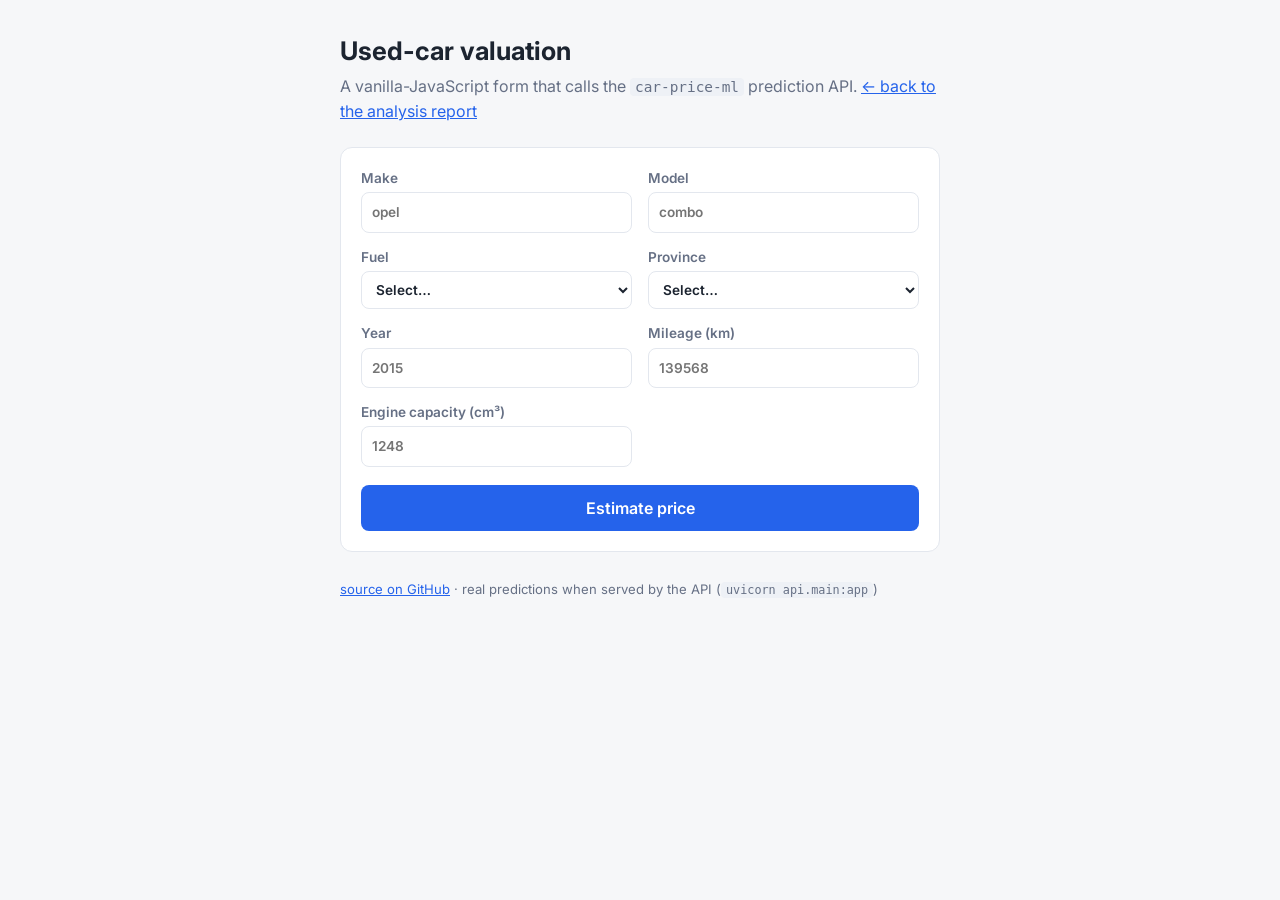
==== docs/app/index.html @ cd2e2d01 "style(report,app): use Inter web font across the report and valuation app Load Inter via Google Font" ====
<!doctype html>
<html lang="en">
<head>
<meta charset="utf-8">
<meta name="viewport" content="width=device-width, initial-scale=1">
<title>car-price-ml — valuation form</title>
<link rel="preconnect" href="https://fonts.googleapis.com">
<link rel="preconnect" href="https://fonts.gstatic.com" crossorigin>
<link href="https://fonts.googleapis.com/css2?family=Inter:wght@400;500;600;700&display=swap" rel="stylesheet">
<link rel="stylesheet" href="styles.css">
</head>
<body>
<main class="wrap">
  <h1>Used-car valuation</h1>
  <p class="sub">
    A vanilla-JavaScript form that calls the <code>car-price-ml</code> prediction API.
    <a href="../index.html">&larr; back to the analysis report</a>
  </p>

  <form id="valuation" novalidate>
    <div class="grid">
      <label>Make
        <input id="mark" type="text" required placeholder="opel" autocomplete="off">
      </label>
      <label>Model
        <input id="model" type="text" required placeholder="combo" autocomplete="off">
      </label>
      <label>Fuel
        <select id="fuel" required></select>
      </label>
      <label>Province
        <select id="province" required></select>
      </label>
      <label>Year
        <input id="year" type="number" inputmode="numeric" required placeholder="2015">
      </label>
      <label>Mileage (km)
        <input id="mileage" type="number" inputmode="numeric" required placeholder="139568">
      </label>
      <label>Engine capacity (cm&sup3;)
        <input id="vol_engine" type="number" inputmode="numeric" required placeholder="1248">
      </label>
    </div>
    <button type="submit" id="submit">Estimate price</button>
  </form>

  <section id="result" class="result" aria-live="polite" hidden></section>

  <footer>
    <a href="https://github.com/P0w3r223/car-price-ml">source on GitHub</a> &middot;
    real predictions when served by the API (<code>uvicorn api.main:app</code>)
  </footer>
</main>
<script src="app.js"></script>
</body>
</html>
---- docs/app/styles.css ----
:root {
  --bg: #f6f7f9;
  --panel: #ffffff;
  --ink: #1c2430;
  --muted: #667085;
  --line: #e3e7ee;
  --accent: #2563eb;
  --ok-bg: #e7f6ec;
  --ok-ink: #1a7f46;
  --warn-bg: #fdf3e0;
  --warn-ink: #a05a12;
  --err-bg: #fdecec;
  --err-ink: #b42318;
}

* { box-sizing: border-box; }

body {
  margin: 0;
  background: var(--bg);
  color: var(--ink);
  font: 16px/1.5 'Inter', system-ui, -apple-system, 'Segoe UI', Roboto, sans-serif;
  -webkit-font-smoothing: antialiased;
  text-rendering: optimizeLegibility;
}

.wrap {
  max-width: 640px;
  margin: 0 auto;
  padding: 32px 20px 48px;
}

h1 { margin: 0 0 4px; font-size: 1.6rem; }
.sub { margin: 0 0 24px; color: var(--muted); }
.sub a { color: var(--accent); }
code { background: #eef1f6; padding: 1px 5px; border-radius: 4px; font-size: 0.9em; }

form {
  background: var(--panel);
  border: 1px solid var(--line);
  border-radius: 12px;
  padding: 20px;
}

.grid {
  display: grid;
  grid-template-columns: repeat(2, 1fr);
  gap: 14px 16px;
}

label {
  display: flex;
  flex-direction: column;
  gap: 4px;
  font-size: 0.85rem;
  font-weight: 600;
  color: var(--muted);
}

input, select {
  font: inherit;
  padding: 9px 10px;
  border: 1px solid var(--line);
  border-radius: 8px;
  background: #fff;
  color: var(--ink);
}

input:focus, select:focus {
  outline: none;
  border-color: var(--accent);
  box-shadow: 0 0 0 3px rgba(37, 99, 235, 0.15);
}

button {
  margin-top: 18px;
  width: 100%;
  padding: 11px 16px;
  font: inherit;
  font-weight: 600;
  color: #fff;
  background: var(--accent);
  border: none;
  border-radius: 8px;
  cursor: pointer;
}

button:hover { background: #1d4fd7; }
button:disabled { opacity: 0.6; cursor: progress; }

.result {
  margin-top: 20px;
  background: var(--panel);
  border: 1px solid var(--line);
  border-radius: 12px;
  padding: 20px;
}

.price { font-size: 2rem; font-weight: 700; margin: 4px 0; }

.badge {
  display: inline-block;
  padding: 2px 10px;
  border-radius: 999px;
  font-size: 0.78rem;
  font-weight: 600;
}
.badge.model { background: var(--ok-bg); color: var(--ok-ink); }
.badge.offline { background: var(--warn-bg); color: var(--warn-ink); }

.reason { color: var(--muted); font-size: 0.88rem; margin: 8px 0 0; }

.errors {
  background: var(--err-bg);
  color: var(--err-ink);
  border-radius: 8px;
  padding: 12px 14px;
  margin: 0;
}
.errors ul { margin: 6px 0 0; padding-left: 18px; }

@media (max-width: 520px) {
  .grid { grid-template-columns: 1fr; }
}

footer {
  margin-top: 28px;
  color: var(--muted);
  font-size: 0.82rem;
}
footer a { color: var(--accent); }
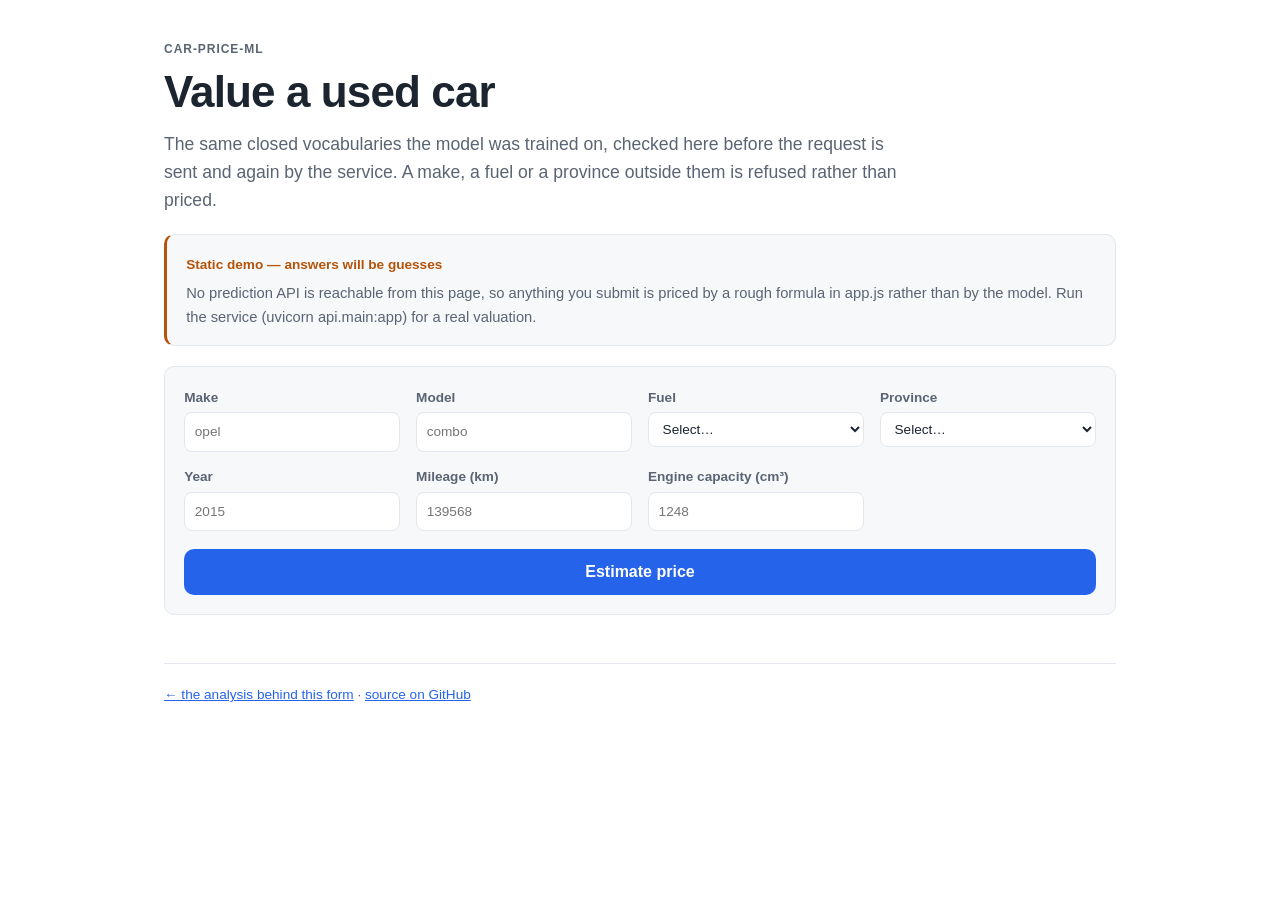
==== commit 51ac959d: "feat(site)!: give the form the report's design and the config's bounds The valuation form was the ha" ====
--- a/docs/app/index.html
+++ b/docs/app/index.html
@@ -4,26 +4,40 @@
 <meta charset="utf-8">
 <meta name="viewport" content="width=device-width, initial-scale=1">
 <title>car-price-ml — valuation form</title>
-<link rel="preconnect" href="https://fonts.googleapis.com">
-<link rel="preconnect" href="https://fonts.gstatic.com" crossorigin>
-<link href="https://fonts.googleapis.com/css2?family=Inter:wght@400;500;600;700&display=swap" rel="stylesheet">
+<!-- Generated from src/car_price_ml/site/assets/{tokens,base,form}.css by
+     `python -m car_price_ml.site.build`. The first two parts are the report page's as well,
+     so both halves of this site share one palette and one dark mode. -->
 <link rel="stylesheet" href="styles.css">
 </head>
 <body>
-<main class="wrap">
-  <h1>Used-car valuation</h1>
-  <p class="sub">
-    A vanilla-JavaScript form that calls the <code>car-price-ml</code> prediction API.
-    <a href="../index.html">&larr; back to the analysis report</a>
+<main>
+  <p class="eyebrow">car-price-ml</p>
+  <h1>Value a used car</h1>
+  <p class="lead">
+    The same closed vocabularies the model was trained on, checked here before the request is
+    sent and again by the service. A make, a fuel or a province outside them is refused rather
+    than priced.
   </p>
 
+  <!-- Replaced on load with what is actually answering this form. Until then the submit
+       button stays disabled: the bounds are fetched, and a form that validated against
+       nothing would accept input the model cannot price. -->
+  <div id="status" class="card status" aria-live="polite">
+    <span class="status-label">Checking…</span>
+    <p>Loading the vocabularies and bounds this form validates against.</p>
+  </div>
+
   <form id="valuation" novalidate>
-    <div class="grid">
+    <div class="fields">
       <label>Make
-        <input id="mark" type="text" required placeholder="opel" autocomplete="off">
+        <input id="mark" type="text" required placeholder="opel" autocomplete="off"
+               list="mark-options">
+        <datalist id="mark-options"></datalist>
       </label>
       <label>Model
-        <input id="model" type="text" required placeholder="combo" autocomplete="off">
+        <input id="model" type="text" required placeholder="combo" autocomplete="off"
+               list="model-options">
+        <datalist id="model-options"></datalist>
       </label>
       <label>Fuel
         <select id="fuel" required></select>
@@ -41,14 +55,14 @@
         <input id="vol_engine" type="number" inputmode="numeric" required placeholder="1248">
       </label>
     </div>
-    <button type="submit" id="submit">Estimate price</button>
+    <button type="submit" id="submit" disabled>Estimate price</button>
   </form>
 
-  <section id="result" class="result" aria-live="polite" hidden></section>
+  <section id="result" aria-live="polite" hidden></section>
 
   <footer>
-    <a href="https://github.com/P0w3r223/car-price-ml">source on GitHub</a> &middot;
-    real predictions when served by the API (<code>uvicorn api.main:app</code>)
+    <a href="../index.html">← the analysis behind this form</a> ·
+    <a href="https://github.com/P0w3r223/car-price-ml">source on GitHub</a>
   </footer>
 </main>
 <script src="app.js"></script>
--- a/docs/app/styles.css
+++ b/docs/app/styles.css
@@ -1,57 +1,161 @@
+/* The palette, and nothing else. Both colour schemes are first-class: dark mode swaps the
+   variables rather than restating the design, and the charts inherit them too — which is the
+   main reason they are SVG and not the embedded PNGs this page used to carry.
+
+   Kept in its own file because two pages are built from it: the report and the valuation
+   form. They used to be two stylesheets with two palettes, so following the report's own
+   "Try the valuation form" link landed the reader on a visually different site with no dark
+   mode at all.
+
+   The token names are shared with the other projects in this portfolio on purpose — one
+   visual system, not five. */
 :root {
-  --bg: #f6f7f9;
-  --panel: #ffffff;
-  --ink: #1c2430;
-  --muted: #667085;
-  --line: #e3e7ee;
+  color-scheme: light dark;
+  --bg: #ffffff;
+  --surface: #f6f8fa;
+  --border: #e3e7ee;
+  --text: #1c2430;
+  --muted: #5b6472;
   --accent: #2563eb;
-  --ok-bg: #e7f6ec;
-  --ok-ink: #1a7f46;
-  --warn-bg: #fdf3e0;
-  --warn-ink: #a05a12;
-  --err-bg: #fdecec;
-  --err-ink: #b42318;
-}
+  --accent-soft: #93c5fd;
+  --positive: #059669;
+  --warn: #b45309;
+  /* Distinct from --warn on purpose: the form has two different bad states, and colouring
+     them alike would say a refused input and a heuristic answer are the same kind of event.
+     One is the user's to fix, the other is the deployment's. */
+  --danger: #b42318;
+  --radius: 10px;
+}
+
+@media (prefers-color-scheme: dark) {
+  :root {
+    --bg: #0f1319;
+    --surface: #161c25;
+    --border: #263041;
+    --text: #e6eaf2;
+    --muted: #98a3b6;
+    --accent: #6ea8fe;
+    --accent-soft: #2c4a7c;
+    --positive: #34d399;
+    --warn: #fbbf24;
+    --danger: #f87171;
+  }
+}
+/* Everything both published pages share: page frame, typography, cards, footer. The report
+   adds charts and tables on top of this; the form adds inputs. Neither restates it. */
 
 * { box-sizing: border-box; }
 
 body {
-  margin: 0;
+  font-family: -apple-system, BlinkMacSystemFont, "Segoe UI", Roboto, "Helvetica Neue",
+    Arial, sans-serif;
+  -webkit-font-smoothing: antialiased;
+  max-width: 62rem;
+  margin: 0 auto;
+  padding: 2.5rem 1.25rem 4rem;
   background: var(--bg);
-  color: var(--ink);
-  font: 16px/1.5 'Inter', system-ui, -apple-system, 'Segoe UI', Roboto, sans-serif;
-  -webkit-font-smoothing: antialiased;
-  text-rendering: optimizeLegibility;
-}
-
-.wrap {
-  max-width: 640px;
-  margin: 0 auto;
-  padding: 32px 20px 48px;
-}
-
-h1 { margin: 0 0 4px; font-size: 1.6rem; }
-.sub { margin: 0 0 24px; color: var(--muted); }
-.sub a { color: var(--accent); }
-code { background: #eef1f6; padding: 1px 5px; border-radius: 4px; font-size: 0.9em; }
+  color: var(--text);
+  line-height: 1.6;
+}
+
+a { color: var(--accent); }
+a:focus-visible, summary:focus-visible {
+  outline: 2px solid var(--accent);
+  outline-offset: 3px;
+  border-radius: 3px;
+}
+
+.eyebrow {
+  text-transform: uppercase;
+  letter-spacing: 0.08em;
+  font-size: 0.75rem;
+  font-weight: 600;
+  color: var(--muted);
+  margin: 0 0 0.5rem;
+}
+
+h1 {
+  font-size: clamp(1.75rem, 1.2rem + 2.2vw, 2.75rem);
+  line-height: 1.15;
+  letter-spacing: -0.02em;
+  margin: 0 0 0.75rem;
+}
+
+h2 {
+  font-size: 1.3rem;
+  letter-spacing: -0.01em;
+  margin: 2.75rem 0 0.35rem;
+  padding-top: 1.5rem;
+  border-top: 1px solid var(--border);
+}
+
+h2:first-of-type { border-top: none; padding-top: 0; }
+h3 { font-size: 1rem; margin: 1.5rem 0 0.25rem; }
+p { margin: 0.5rem 0; }
+.lead { font-size: 1.1rem; color: var(--muted); max-width: 46rem; }
+.note { color: var(--muted); font-size: 0.9rem; }
+
+.card {
+  background: var(--surface);
+  border: 1px solid var(--border);
+  border-radius: var(--radius);
+  padding: 1rem 1.2rem;
+  margin: 1.25rem 0;
+}
+
+.card.caution { border-left: 3px solid var(--warn); }
+
+.actions { display: flex; flex-wrap: wrap; gap: 0.6rem; margin: 1.5rem 0; }
+.actions a {
+  border: 1px solid var(--border);
+  border-radius: var(--radius);
+  padding: 0.5rem 0.9rem;
+  text-decoration: none;
+  background: var(--surface);
+  font-size: 0.9rem;
+  font-weight: 600;
+}
+
+code { font-size: 0.9em; }
+
+footer {
+  margin-top: 3rem;
+  padding-top: 1.25rem;
+  border-top: 1px solid var(--border);
+  color: var(--muted);
+  font-size: 0.85rem;
+}
+
+@media print {
+  body { max-width: none; }
+  details { display: none; }
+}
+/* What only the valuation form needs: the inputs, the banner that says what is answering
+   them, and two visually different kinds of answer. Loaded after tokens.css and base.css.
+
+   The two answers are the reason this file has as many rules as it does. A model prediction
+   and an offline heuristic used to differ by a badge colour and nothing else — same card,
+   same weight, same big number — so the fallback read as a valuation. They now differ in
+   border, in the weight of the figure and in whether the figure is approximate at all. */
 
 form {
-  background: var(--panel);
-  border: 1px solid var(--line);
-  border-radius: 12px;
-  padding: 20px;
-}
-
-.grid {
+  background: var(--surface);
+  border: 1px solid var(--border);
+  border-radius: var(--radius);
+  padding: 1.2rem;
+  margin: 1.25rem 0;
+}
+
+.fields {
   display: grid;
-  grid-template-columns: repeat(2, 1fr);
-  gap: 14px 16px;
+  grid-template-columns: repeat(auto-fit, minmax(13rem, 1fr));
+  gap: 0.85rem 1rem;
 }
 
 label {
   display: flex;
   flex-direction: column;
-  gap: 4px;
+  gap: 0.25rem;
   font-size: 0.85rem;
   font-weight: 600;
   color: var(--muted);
@@ -59,73 +163,74 @@
 
 input, select {
   font: inherit;
-  padding: 9px 10px;
-  border: 1px solid var(--line);
+  font-weight: 400;
+  color: var(--text);
+  background: var(--bg);
+  border: 1px solid var(--border);
   border-radius: 8px;
-  background: #fff;
-  color: var(--ink);
-}
-
-input:focus, select:focus {
-  outline: none;
+  padding: 0.5rem 0.6rem;
+}
+
+input:focus-visible, select:focus-visible {
+  outline: 2px solid var(--accent);
+  outline-offset: 1px;
   border-color: var(--accent);
-  box-shadow: 0 0 0 3px rgba(37, 99, 235, 0.15);
-}
+}
+
+input:disabled, select:disabled, button:disabled { opacity: 0.55; }
 
 button {
-  margin-top: 18px;
+  margin-top: 1.1rem;
   width: 100%;
-  padding: 11px 16px;
+  padding: 0.65rem 1rem;
   font: inherit;
   font-weight: 600;
-  color: #fff;
+  color: #ffffff;
   background: var(--accent);
   border: none;
-  border-radius: 8px;
+  border-radius: var(--radius);
   cursor: pointer;
 }
 
-button:hover { background: #1d4fd7; }
-button:disabled { opacity: 0.6; cursor: progress; }
-
-.result {
-  margin-top: 20px;
-  background: var(--panel);
-  border: 1px solid var(--line);
-  border-radius: 12px;
-  padding: 20px;
-}
-
-.price { font-size: 2rem; font-weight: 700; margin: 4px 0; }
-
-.badge {
-  display: inline-block;
-  padding: 2px 10px;
-  border-radius: 999px;
-  font-size: 0.78rem;
-  font-weight: 600;
-}
-.badge.model { background: var(--ok-bg); color: var(--ok-ink); }
-.badge.offline { background: var(--warn-bg); color: var(--warn-ink); }
-
-.reason { color: var(--muted); font-size: 0.88rem; margin: 8px 0 0; }
-
-.errors {
-  background: var(--err-bg);
-  color: var(--err-ink);
-  border-radius: 8px;
-  padding: 12px 14px;
-  margin: 0;
-}
-.errors ul { margin: 6px 0 0; padding-left: 18px; }
-
-@media (max-width: 520px) {
-  .grid { grid-template-columns: 1fr; }
-}
-
-footer {
-  margin-top: 28px;
-  color: var(--muted);
-  font-size: 0.82rem;
-}
-footer a { color: var(--accent); }
+button:hover:not(:disabled) { filter: brightness(1.08); }
+button:disabled { cursor: not-allowed; }
+button:focus-visible { outline: 2px solid var(--text); outline-offset: 2px; }
+
+/* The banner above the form: what will answer it, said before the reader spends a submit
+   finding out. Its three states are the three things that can be true. */
+.status { margin: 1.25rem 0; }
+.status.live { border-left: 3px solid var(--positive); }
+.status.offline { border-left: 3px solid var(--warn); }
+.status.broken { border-left: 3px solid var(--danger); }
+.status-label { font-weight: 600; font-size: 0.85rem; }
+.status.live .status-label { color: var(--positive); }
+.status.offline .status-label { color: var(--warn); }
+.status.broken .status-label { color: var(--danger); }
+.status p { margin: 0.35rem 0 0; font-size: 0.92rem; color: var(--muted); }
+
+.result { margin: 1.25rem 0; }
+.result.prediction { border-left: 3px solid var(--accent); }
+/* A guessed number does not get the treatment a measured one gets: dashed rather than
+   solid, and the figure below it is lighter and approximate. */
+.result.estimate { border-left: 3px dashed var(--warn); background: none; }
+.result.refused { border-left: 3px solid var(--danger); }
+
+.result-label { font-weight: 600; font-size: 0.85rem; }
+.result.prediction .result-label { color: var(--accent); }
+.result.estimate .result-label { color: var(--warn); }
+.result.refused .result-label { color: var(--danger); }
+
+.price {
+  font-size: 2rem;
+  font-weight: 700;
+  letter-spacing: -0.02em;
+  font-variant-numeric: tabular-nums;
+  margin: 0.2rem 0 0;
+}
+
+.result.estimate .price { font-weight: 500; color: var(--muted); }
+
+.result p.note { margin: 0.4rem 0 0; }
+
+.problems { margin: 0.4rem 0 0; padding-left: 1.1rem; font-size: 0.92rem; }
+.problems li { margin: 0.15rem 0; }
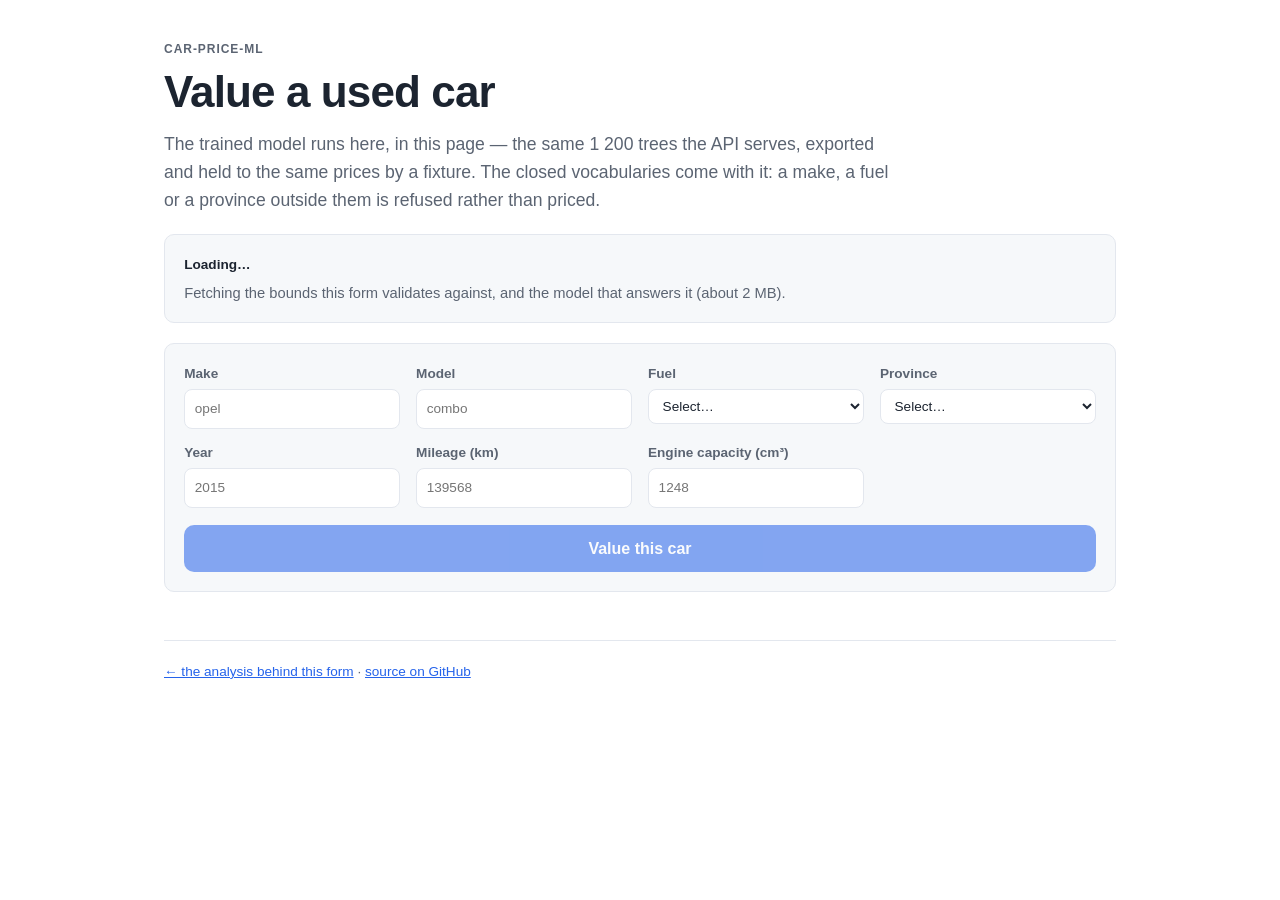
==== commit 96df0cda: "feat(site)!: run the served model in the browser, and delete the heuristic The published form answer" ====
--- a/docs/app/index.html
+++ b/docs/app/index.html
@@ -14,17 +14,18 @@
   <p class="eyebrow">car-price-ml</p>
   <h1>Value a used car</h1>
   <p class="lead">
-    The same closed vocabularies the model was trained on, checked here before the request is
-    sent and again by the service. A make, a fuel or a province outside them is refused rather
-    than priced.
+    The trained model runs here, in this page — the same 1 200 trees the API serves, exported
+    and held to the same prices by a fixture. The closed vocabularies come with it: a make, a
+    fuel or a province outside them is refused rather than priced.
   </p>
 
   <!-- Replaced on load with what is actually answering this form. Until then the submit
-       button stays disabled: the bounds are fetched, and a form that validated against
-       nothing would accept input the model cannot price. -->
+       button stays disabled: both the bounds and the model are fetched, and a form that
+       validated against neither would accept input nothing can price. -->
   <div id="status" class="card status" aria-live="polite">
-    <span class="status-label">Checking…</span>
-    <p>Loading the vocabularies and bounds this form validates against.</p>
+    <span class="status-label">Loading…</span>
+    <p>Fetching the bounds this form validates against, and the model that answers it
+       (about 2 MB).</p>
   </div>
 
   <form id="valuation" novalidate>
@@ -55,7 +56,7 @@
         <input id="vol_engine" type="number" inputmode="numeric" required placeholder="1248">
       </label>
     </div>
-    <button type="submit" id="submit" disabled>Estimate price</button>
+    <button type="submit" id="submit" disabled>Value this car</button>
   </form>
 
   <section id="result" aria-live="polite" hidden></section>
@@ -65,6 +66,10 @@
     <a href="https://github.com/P0w3r223/car-price-ml">source on GitHub</a>
   </footer>
 </main>
+<!-- predict.js first: it defines the runtime app.js loads the exported model into. The same
+     file is required by tests/browser_parity_runner.js under Node, so the thing the fixture
+     verifies is the thing this page runs. -->
+<script src="predict.js"></script>
 <script src="app.js"></script>
 </body>
 </html>
--- a/docs/app/styles.css
+++ b/docs/app/styles.css
@@ -18,7 +18,9 @@
   --muted: #5b6472;
   --accent: #2563eb;
   --accent-soft: #93c5fd;
-  --positive: #059669;
+  /* Darker than the obvious #059669, which measures 3.5:1 on --surface — below AA for text
+     this size, and it is the label on the one state a reader has to be able to trust. */
+  --positive: #047857;
   --warn: #b45309;
   /* Distinct from --warn on purpose: the form has two different bad states, and colouring
      them alike would say a refused input and a heuristic answer are the same kind of event.
@@ -133,10 +135,10 @@
 /* What only the valuation form needs: the inputs, the banner that says what is answering
    them, and two visually different kinds of answer. Loaded after tokens.css and base.css.
 
-   The two answers are the reason this file has as many rules as it does. A model prediction
-   and an offline heuristic used to differ by a badge colour and nothing else — same card,
-   same weight, same big number — so the fallback read as a valuation. They now differ in
-   border, in the weight of the figure and in whether the figure is approximate at all. */
+   There used to be a third kind of answer here: an "offline estimate" from a formula in
+   app.js, which needed a visibly weaker treatment so it could not be mistaken for a
+   valuation. The model itself now runs in the page, so that answer — and the styling that
+   hedged it — is gone. What remains is a prediction and a refusal. */
 
 form {
   background: var(--surface);
@@ -197,27 +199,22 @@
 button:focus-visible { outline: 2px solid var(--text); outline-offset: 2px; }
 
 /* The banner above the form: what will answer it, said before the reader spends a submit
-   finding out. Its three states are the three things that can be true. */
+   finding out. Two states now say "a model is answering, and here is which one"; the third is
+   the refusal that replaced the old fallback. */
 .status { margin: 1.25rem 0; }
 .status.live { border-left: 3px solid var(--positive); }
-.status.offline { border-left: 3px solid var(--warn); }
 .status.broken { border-left: 3px solid var(--danger); }
 .status-label { font-weight: 600; font-size: 0.85rem; }
 .status.live .status-label { color: var(--positive); }
-.status.offline .status-label { color: var(--warn); }
 .status.broken .status-label { color: var(--danger); }
 .status p { margin: 0.35rem 0 0; font-size: 0.92rem; color: var(--muted); }
 
 .result { margin: 1.25rem 0; }
 .result.prediction { border-left: 3px solid var(--accent); }
-/* A guessed number does not get the treatment a measured one gets: dashed rather than
-   solid, and the figure below it is lighter and approximate. */
-.result.estimate { border-left: 3px dashed var(--warn); background: none; }
 .result.refused { border-left: 3px solid var(--danger); }
 
 .result-label { font-weight: 600; font-size: 0.85rem; }
 .result.prediction .result-label { color: var(--accent); }
-.result.estimate .result-label { color: var(--warn); }
 .result.refused .result-label { color: var(--danger); }
 
 .price {
@@ -228,8 +225,6 @@
   margin: 0.2rem 0 0;
 }
 
-.result.estimate .price { font-weight: 500; color: var(--muted); }
-
 .result p.note { margin: 0.4rem 0 0; }
 
 .problems { margin: 0.4rem 0 0; padding-left: 1.1rem; font-size: 0.92rem; }
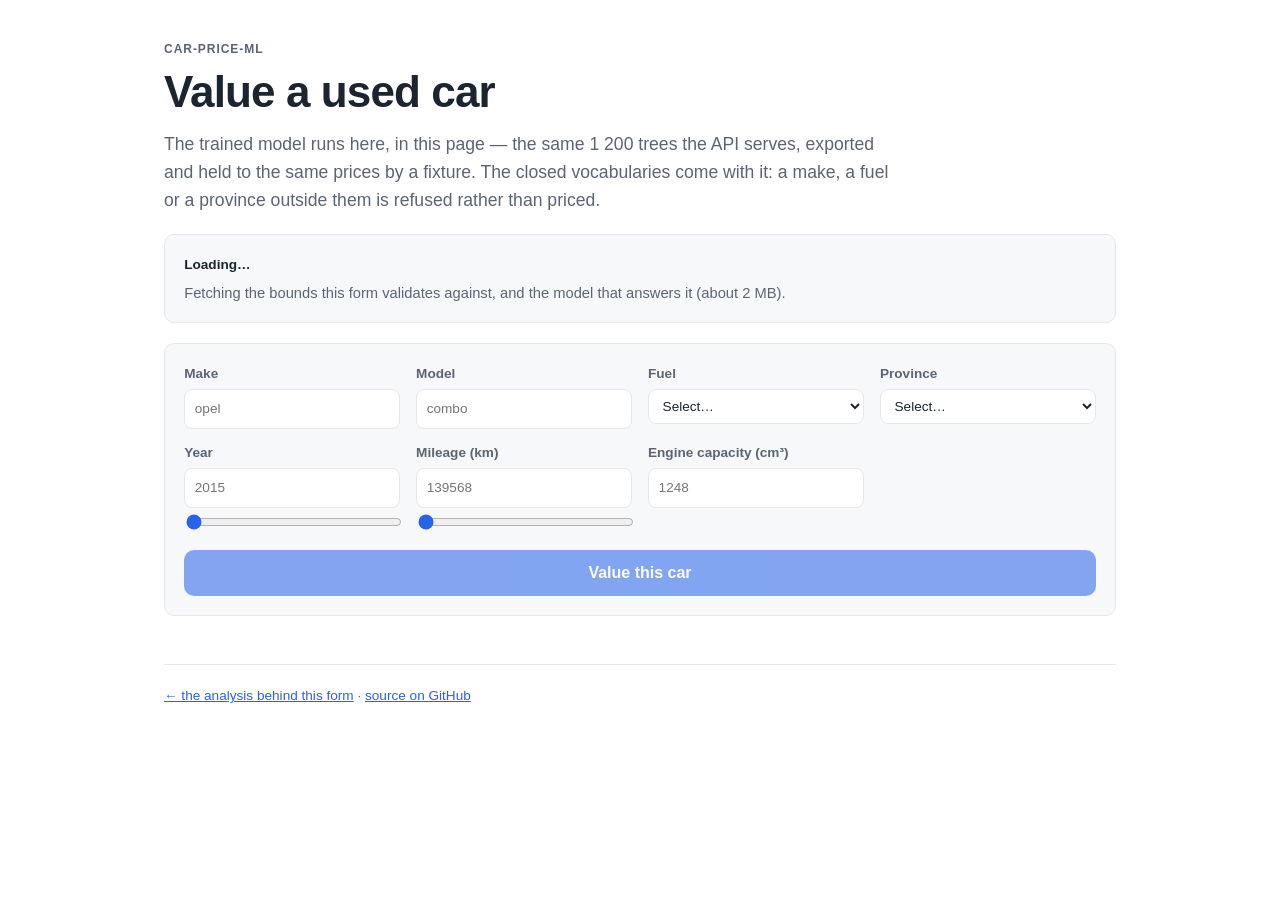
==== commit acb2b079: "feat(site): value the car as you type, and never show a price without its spread W6, first half. ADR" ====
--- a/docs/app/index.html
+++ b/docs/app/index.html
@@ -48,9 +48,13 @@
       </label>
       <label>Year
         <input id="year" type="number" inputmode="numeric" required placeholder="2015">
+        <!-- What-if control over the same value, not a second field: the model runs in this
+             page, so dragging it costs a millisecond and no request. -->
+        <input id="year-slider" class="slider" type="range" aria-label="Year, as a slider">
       </label>
       <label>Mileage (km)
         <input id="mileage" type="number" inputmode="numeric" required placeholder="139568">
+        <input id="mileage-slider" class="slider" type="range" aria-label="Mileage, as a slider">
       </label>
       <label>Engine capacity (cm&sup3;)
         <input id="vol_engine" type="number" inputmode="numeric" required placeholder="1248">
@@ -61,6 +65,18 @@
 
   <section id="result" aria-live="polite" hidden></section>
 
+  <!-- The car in the form, priced at every age the model was trained on. Every point is a
+       real prediction made here, not a lookup into a published curve. -->
+  <section id="whatif" hidden>
+    <h2>This car, as it ages</h2>
+    <div class="chart-wrap" id="whatif-chart"></div>
+    <p class="note">
+      The model's own answer for the car above at each age, with everything else held as you
+      entered it — so it is a curve about <em>this</em> car, not the market's median. Drag the
+      year or mileage slider to redraw it.
+    </p>
+  </section>
+
   <footer>
     <a href="../index.html">← the analysis behind this form</a> ·
     <a href="https://github.com/P0w3r223/car-price-ml">source on GitHub</a>
@@ -70,6 +86,7 @@
      file is required by tests/browser_parity_runner.js under Node, so the thing the fixture
      verifies is the thing this page runs. -->
 <script src="predict.js"></script>
+<script src="curve.js"></script>
 <script src="app.js"></script>
 </body>
 </html>
--- a/docs/app/styles.css
+++ b/docs/app/styles.css
@@ -132,6 +132,39 @@
   body { max-width: none; }
   details { display: none; }
 }
+/* The charts, shared by both published pages: the report draws them in Python and the
+   valuation form draws its what-if curve in JavaScript, and they must look like one
+   system rather than two. Class names are the contract between charts.py and curve.js. */
+
+/* Charts scroll inside their own box; the page itself never scrolls sideways. The min-width
+   is what makes that true: with `max-width: 100%` alone an SVG with a viewBox simply scales
+   down, so `overflow-x` never fires and a 720 px chart renders at 44 % on a phone — taking
+   11 px labels to under 5 px. Below this width the box scrolls instead of shrinking. */
+.chart-wrap { overflow-x: auto; }
+.chart { min-width: 34rem; max-width: 100%; height: auto; display: block; }
+.chart text { font-size: 11px; fill: var(--text); }
+.chart .bar-label { fill: var(--text); }
+.chart .bar-value, .chart .axis { fill: var(--muted); font-size: 10.5px; }
+.chart .bar { fill: var(--accent-soft); }
+.chart .bar.served { fill: var(--accent); }
+/* The fold-to-fold spread, drawn across the bar end. Deliberately the text colour rather
+   than the bar's: it is a statement about the bar, not a part of it. */
+.chart .spread { stroke: var(--text); stroke-width: 2; opacity: 0.8; }
+.chart .spread-cap { stroke: var(--text); stroke-width: 1.5; opacity: 0.8; }
+.chart .series {
+  fill: none;
+  stroke: var(--accent);
+  stroke-width: 2;
+  stroke-linejoin: round;
+  stroke-linecap: round;
+}
+.chart .series-dot { fill: var(--accent); }
+/* Points that only shape the line, next to the ones that carry a printed value. */
+.chart .series-dot.minor { fill: var(--accent); opacity: 0.45; }
+.chart .axis-line { stroke: var(--border); stroke-width: 1; }
+/* Gridlines are a reading aid, not data: they must stay behind the series in weight as
+   well as in paint order. */
+.chart .grid { stroke: var(--border); stroke-width: 1; opacity: 0.7; }
 /* What only the valuation form needs: the inputs, the banner that says what is answering
    them, and two visually different kinds of answer. Loaded after tokens.css and base.css.
 
@@ -209,13 +242,36 @@
 .status.broken .status-label { color: var(--danger); }
 .status p { margin: 0.35rem 0 0; font-size: 0.92rem; color: var(--muted); }
 
+/* The what-if sliders sit under the field they move, quieter than the field itself: they are
+   a way to explore the model's answer, not a second place to enter the car. */
+.slider {
+  width: 100%;
+  padding: 0;
+  margin-top: 0.15rem;
+  border: none;
+  background: none;
+  accent-color: var(--accent);
+}
+
 .result { margin: 1.25rem 0; }
 .result.prediction { border-left: 3px solid var(--accent); }
 .result.refused { border-left: 3px solid var(--danger); }
+/* Nothing is wrong yet — the form is simply not filled in, and colouring that like a refusal
+   would tell the reader off for having started. */
+.result.pending { border-left: 3px solid var(--border); }
 
 .result-label { font-weight: 600; font-size: 0.85rem; }
 .result.prediction .result-label { color: var(--accent); }
 .result.refused .result-label { color: var(--danger); }
+.result.pending .result-label { color: var(--muted); }
+
+/* The figure changes as the reader types, so it moves rather than jumping — but only for
+   readers who have not asked the system for less motion. */
+.price { transition: color 120ms ease-out; }
+
+@media (prefers-reduced-motion: reduce) {
+  .price { transition: none; }
+}
 
 .price {
   font-size: 2rem;
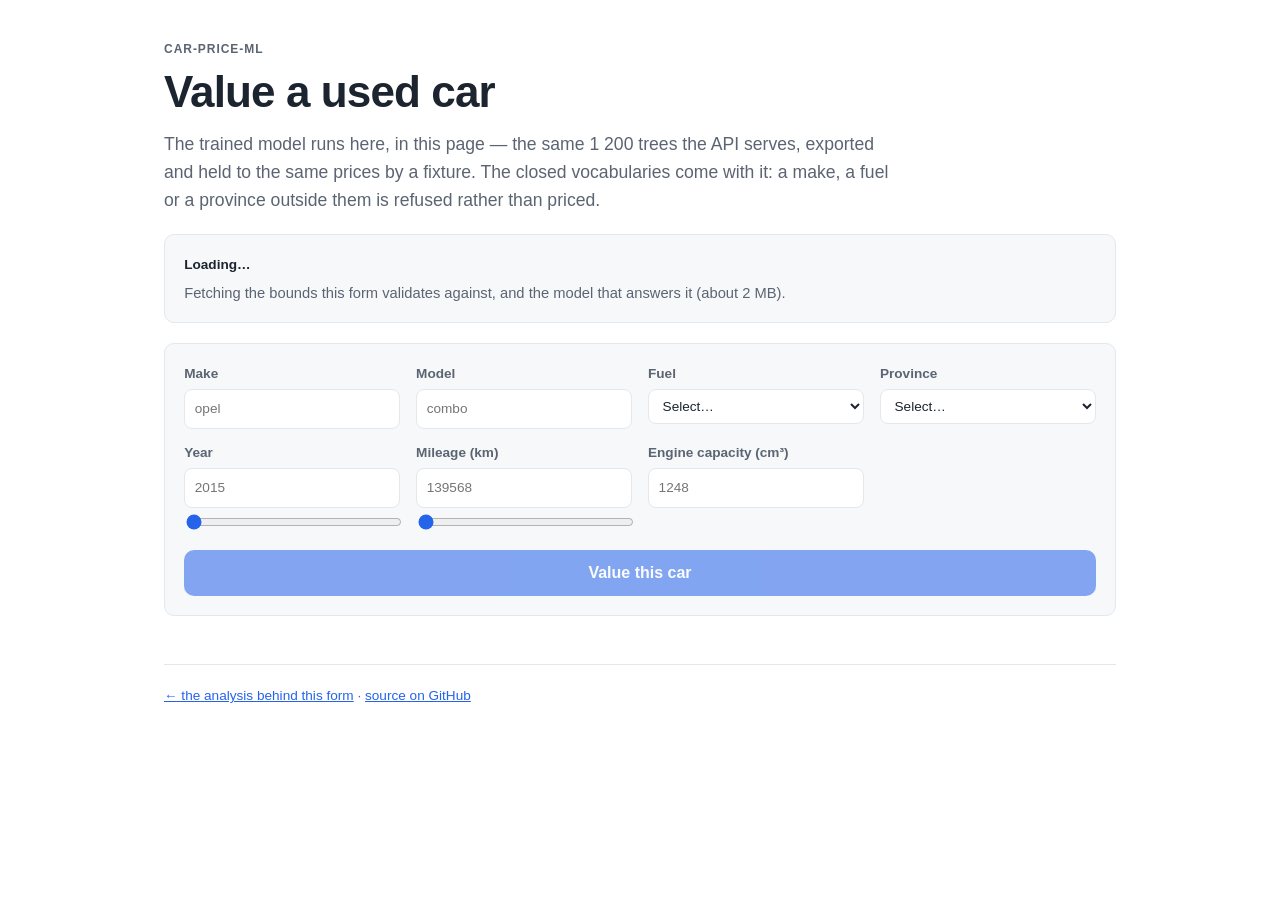
==== commit fb3fb689: "fix(site): give the error bands edges that meet, and stop the curve where the data does A review blo" ====
--- a/docs/app/index.html
+++ b/docs/app/index.html
@@ -75,6 +75,7 @@
       entered it — so it is a curve about <em>this</em> car, not the market's median. Drag the
       year or mileage slider to redraw it.
     </p>
+    <p class="note" id="whatif-limit"></p>
   </section>
 
   <footer>
--- a/docs/app/styles.css
+++ b/docs/app/styles.css
@@ -265,13 +265,10 @@
 .result.refused .result-label { color: var(--danger); }
 .result.pending .result-label { color: var(--muted); }
 
-/* The figure changes as the reader types, so it moves rather than jumping — but only for
-   readers who have not asked the system for less motion. */
-.price { transition: color 120ms ease-out; }
-
-@media (prefers-reduced-motion: reduce) {
-  .price { transition: none; }
-}
+/* No transition on the figure. It is replaced rather than updated on every keystroke, so a
+   transition would never run — and a rule that cannot fire is worse than none: it reads as a
+   considered choice about motion while doing nothing. The live update is a text change with no
+   movement, which is what `prefers-reduced-motion` would have asked for anyway. */
 
 .price {
   font-size: 2rem;
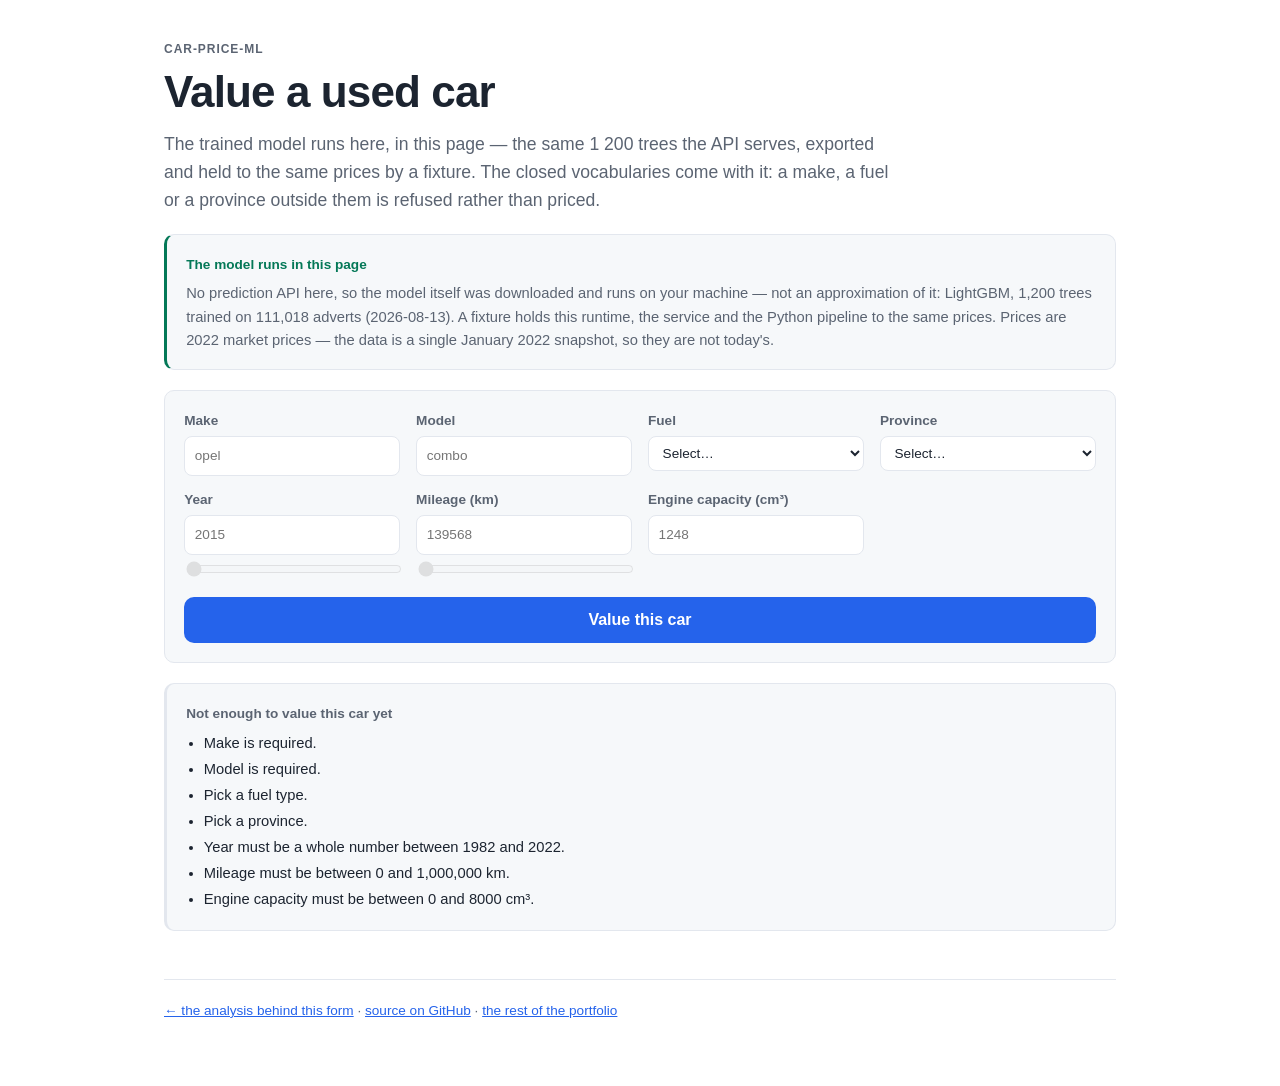
==== commit 1ed175a2: "feat: both surfaces link back, and the button's white stops being a literal `0008` S6 on this reposi" ====
--- a/docs/app/index.html
+++ b/docs/app/index.html
@@ -4,6 +4,16 @@
 <meta charset="utf-8">
 <meta name="viewport" content="width=device-width, initial-scale=1">
 <title>car-price-ml — valuation form</title>
+<meta name="description" content="The used-car price model running in the browser: the same 1 200 trees the API serves, exported and held to the same prices by a fixture.">
+<meta property="og:type" content="website">
+<meta property="og:title" content="Value a used car">
+<meta property="og:description" content="A make, fuel or province outside the model's closed vocabularies is refused rather than priced — the form validates against the bounds it fetches, not against guesses.">
+<meta property="og:url" content="https://p0w3r223.github.io/car-price-ml/app/">
+<meta name="twitter:card" content="summary">
+<!-- An inline SVG favicon, so this page makes no request for it and there is no binary
+     artifact with no committed source. The glyph is the report page's, because the two
+     surfaces are one site. -->
+<link rel="icon" href="data:image/svg+xml,<svg xmlns=%22http://www.w3.org/2000/svg%22 viewBox=%220 0 16 16%22><text y=%2213%22 font-size=%2213%22>&#128663;</text></svg>">
 <!-- Generated from src/car_price_ml/site/assets/{tokens,base,form}.css by
      `python -m car_price_ml.site.build`. The first two parts are the report page's as well,
      so both halves of this site share one palette and one dark mode. -->
@@ -80,7 +90,8 @@
 
   <footer>
     <a href="../index.html">← the analysis behind this form</a> ·
-    <a href="https://github.com/P0w3r223/car-price-ml">source on GitHub</a>
+    <a href="https://github.com/P0w3r223/car-price-ml">source on GitHub</a> ·
+    <a href="https://github.com/P0w3r223">the rest of the portfolio</a>
   </footer>
 </main>
 <!-- predict.js first: it defines the runtime app.js loads the exported model into. The same
--- a/docs/app/styles.css
+++ b/docs/app/styles.css
@@ -17,7 +17,9 @@
   --text: #1c2430;
   --muted: #5b6472;
   --accent: #2563eb;
-  --accent-soft: #93c5fd;
+  /* 3.12:1 on --bg, which is the ground the charts are painted on; #93c5fd was 1.80:1,
+     under the 3:1 a non-text graphic needs. */
+  --accent-soft: #5b93e4;
   /* Darker than the obvious #059669, which measures 3.5:1 on --surface — below AA for text
      this size, and it is the label on the one state a reader has to be able to trust. */
   --positive: #047857;
@@ -37,7 +39,7 @@
     --text: #e6eaf2;
     --muted: #98a3b6;
     --accent: #6ea8fe;
-    --accent-soft: #2c4a7c;
+    --accent-soft: #4167a6;  /* 3.30:1 on the dark page; #2c4a7c was 2.11:1 */
     --positive: #34d399;
     --warn: #fbbf24;
     --danger: #f87171;
@@ -220,7 +222,11 @@
   padding: 0.65rem 1rem;
   font: inherit;
   font-weight: 600;
-  color: #ffffff;
+  /* `--bg`, not `#ffffff`: the literal was white in both schemes, and in dark it put 16px
+     600-weight text at 2.42:1 on `--accent` `#6ea8fe` — an AA failure at 4.5:1, on a
+     control. The token follows the scheme, so the same rule measures 5.17:1 light and
+     7.71:1 dark. `mini-traceroute`'s button already paints its text this way. */
+  color: var(--bg);
   background: var(--accent);
   border: none;
   border-radius: var(--radius);
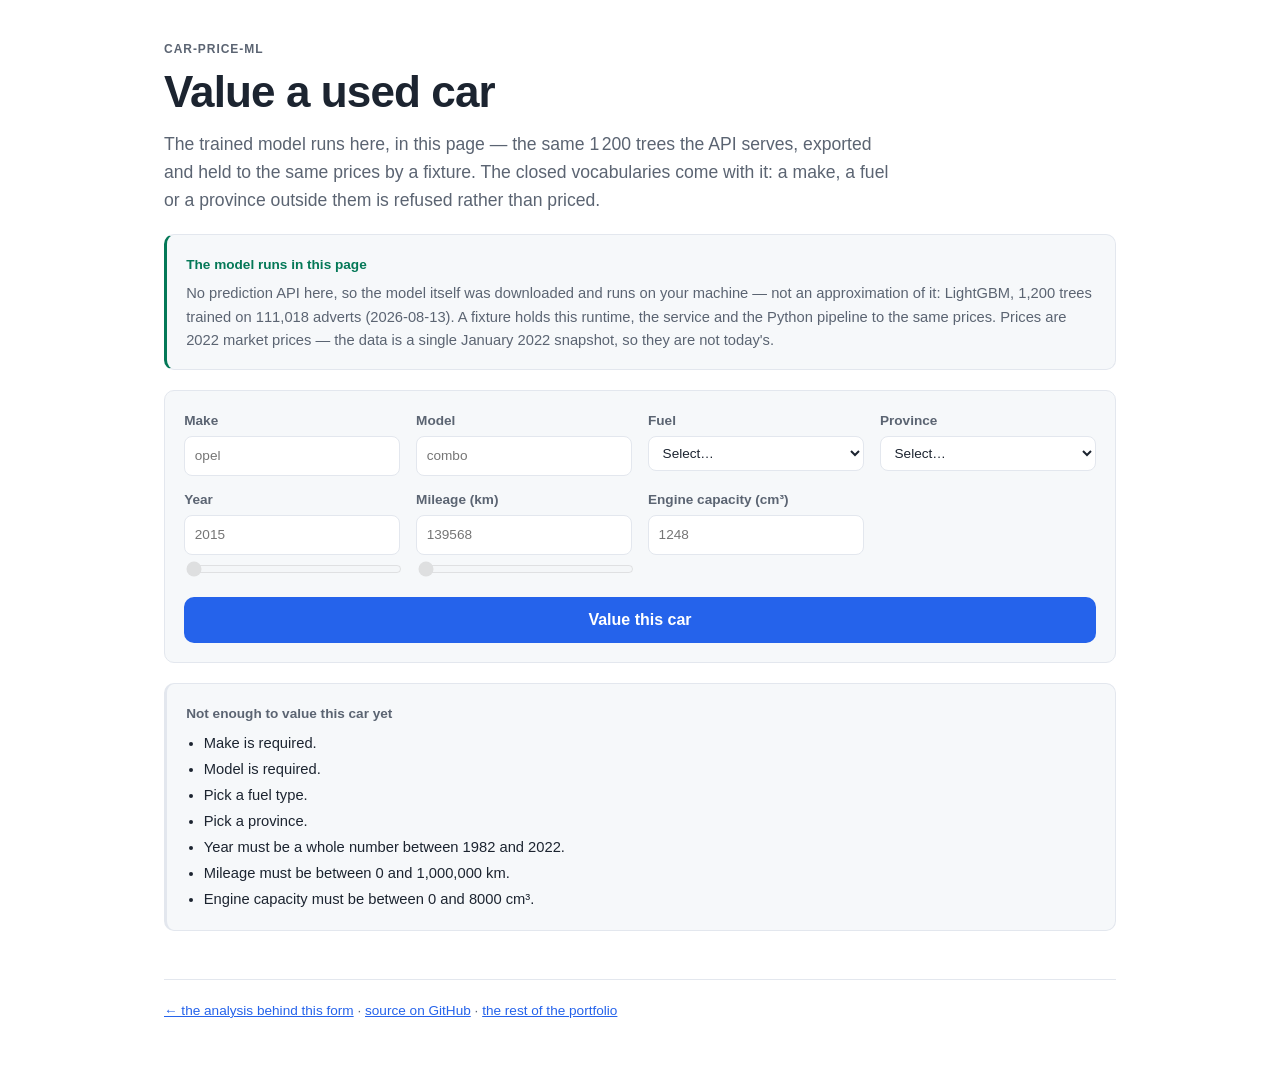
==== commit bbe044b8: "feat(site): one thousands formatter, a title that leads with the claim, and the sibling named Three " ====
--- a/docs/app/index.html
+++ b/docs/app/index.html
@@ -3,8 +3,8 @@
 <head>
 <meta charset="utf-8">
 <meta name="viewport" content="width=device-width, initial-scale=1">
-<title>car-price-ml — valuation form</title>
-<meta name="description" content="The used-car price model running in the browser: the same 1 200 trees the API serves, exported and held to the same prices by a fixture.">
+<title>Value a used car — car-price-ml</title>
+<meta name="description" content="The used-car price model running in the browser: the same 1 200 trees the API serves, exported and held to the same prices by a fixture.">
 <meta property="og:type" content="website">
 <meta property="og:title" content="Value a used car">
 <meta property="og:description" content="A make, fuel or province outside the model's closed vocabularies is refused rather than priced — the form validates against the bounds it fetches, not against guesses.">
@@ -24,7 +24,7 @@
   <p class="eyebrow">car-price-ml</p>
   <h1>Value a used car</h1>
   <p class="lead">
-    The trained model runs here, in this page — the same 1 200 trees the API serves, exported
+    The trained model runs here, in this page — the same 1 200 trees the API serves, exported
     and held to the same prices by a fixture. The closed vocabularies come with it: a make, a
     fuel or a province outside them is refused rather than priced.
   </p>
